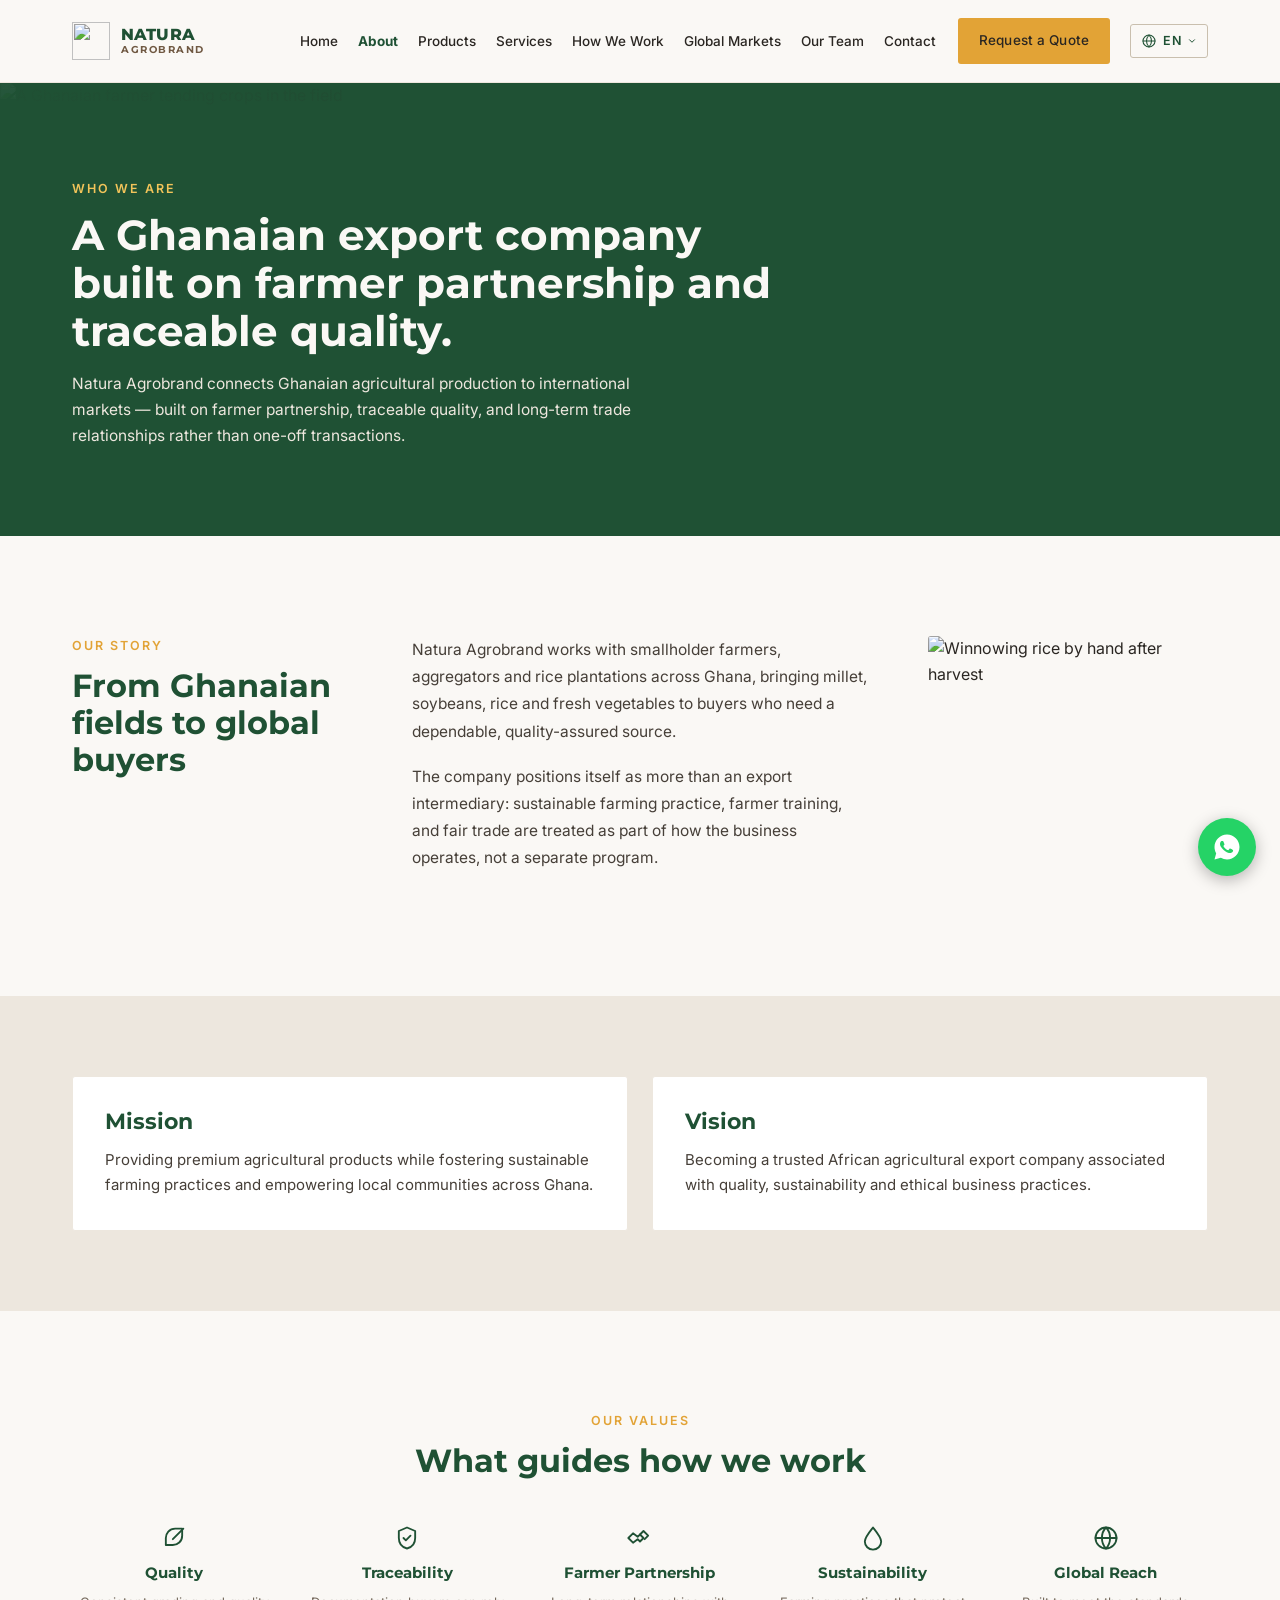
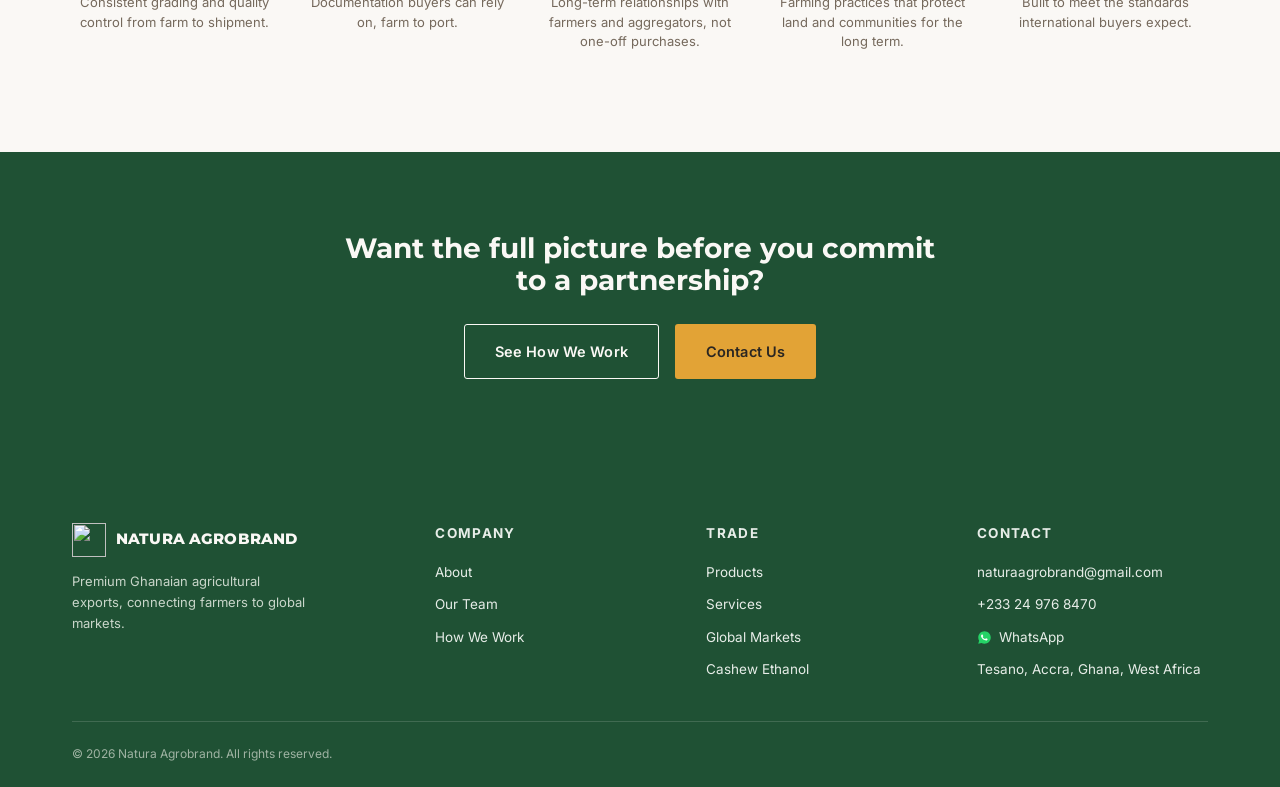
==== about.html @ 735e3252 "Add director card, language switcher, and naturaagrob.com domain setup - Team: new Non-Executive Dir" ====
<!doctype html>
<html lang="en">
<head>
  <meta charset="utf-8" />
  <meta name="viewport" content="width=device-width, initial-scale=1, viewport-fit=cover" />
  <link rel="icon" href="favicon.ico" sizes="any" />
  <link rel="icon" type="image/png" sizes="32x32" href="favicon-32.png" />
  <link rel="icon" type="image/png" sizes="16x16" href="favicon-16.png" />
  <link rel="apple-touch-icon" href="apple-touch-icon.png" />
  <link rel="canonical" href="https://www.naturaagrob.com/about" />

  <title>About | Natura Agrobrand</title>
  <meta name="description" content="Natura Agrobrand's story, mission, vision and values — a Ghanaian agricultural export company built on farmer partnership and traceable quality." />

  <meta property="og:type" content="website" />
  <meta property="og:title" content="About | Natura Agrobrand" />
  <meta property="og:description" content="Natura Agrobrand's story, mission, vision and values — a Ghanaian agricultural export company built on farmer partnership and traceable quality." />
  <meta property="og:url" content="https://www.naturaagrob.com/about" />
  <meta property="og:site_name" content="Natura Agrobrand" />
  <meta property="og:image" content="https://www.naturaagrob.com/images/og-image.jpg" />
  <meta property="og:image:width" content="1200" />
  <meta property="og:image:height" content="630" />
  <meta name="twitter:card" content="summary_large_image" />
  <meta name="twitter:image" content="https://www.naturaagrob.com/images/og-image.jpg" />

  <link rel="preconnect" href="https://fonts.googleapis.com" />
  <link rel="preconnect" href="https://fonts.gstatic.com" crossorigin />
  <link href="https://fonts.googleapis.com/css2?family=Montserrat:wght@500;700;800&family=Inter:wght@400;500;600&display=swap" rel="stylesheet" />
  <link rel="stylesheet" href="css/style.css" />
</head>
<body>
  <a href="#main" class="visually-hidden">Skip to content</a>

  <header class="site-nav">
    <div class="wrap nav-inner">
      <a href="/" class="brand" aria-label="Natura Agrobrand — home">
        <img src="images/logo.webp" alt="" width="38" height="38" />
        <span class="brand-text"><span class="brand-name">NATURA</span><span class="brand-sub">AGROBRAND</span></span>
      </a>
      <nav class="desktop-nav" aria-label="Primary">
        <ul>
          <li><a href="/">Home</a></li>
          <li><a href="about.html" aria-current="page">About</a></li>
          <li><a href="products.html">Products</a></li>
          <li><a href="services.html">Services</a></li>
          <li><a href="how-we-work.html">How We Work</a></li>
          <li><a href="global-markets.html">Global Markets</a></li>
          <li><a href="team.html">Our Team</a></li>
          <li><a href="contact.html">Contact</a></li>
        </ul>
        <a href="contact.html" class="btn btn-gold nav-cta">Request a Quote</a>
      </nav>
      <div class="lang-switch" translate="no">
        <button type="button" class="lang-btn" aria-haspopup="true" aria-expanded="false" aria-controls="lang-menu" aria-label="Change language">
          <svg width="16" height="16" viewBox="0 0 24 24" fill="none" stroke="#1F5134" stroke-width="1.6" stroke-linecap="round" stroke-linejoin="round" aria-hidden="true"><circle cx="12" cy="12" r="9"/><path d="M3 12h18M12 3c2.5 2.7 3.8 5.7 3.8 9s-1.3 6.3-3.8 9c-2.5-2.7-3.8-5.7-3.8-9S9.5 5.7 12 3z"/></svg>
          <span class="lang-current">EN</span>
          <svg width="10" height="10" viewBox="0 0 24 24" fill="none" stroke="#1F5134" stroke-width="2.4" stroke-linecap="round" stroke-linejoin="round" aria-hidden="true"><path d="M6 9l6 6 6-6"/></svg>
        </button>
        <ul id="lang-menu" class="lang-menu" hidden>
          <li><button type="button" data-lang="en" lang="en">English</button></li>
          <li><button type="button" data-lang="es" lang="es">Español</button></li>
          <li><button type="button" data-lang="de" lang="de">Deutsch</button></li>
          <li><button type="button" data-lang="fr" lang="fr">Français</button></li>
          <li><button type="button" data-lang="nl" lang="nl">Nederlands</button></li>
        </ul>
      </div>
      <button type="button" class="menu-toggle" aria-expanded="false" aria-controls="mobile-menu" aria-label="Open menu">
        <span class="icon-menu"><svg width="22" height="22" viewBox="0 0 24 24" fill="none" stroke="#1F5134" stroke-width="1.6" stroke-linecap="round"><path d="M4 7h16M4 12h16M4 17h16"/></svg></span>
        <span class="icon-close" hidden><svg width="22" height="22" viewBox="0 0 24 24" fill="none" stroke="#1F5134" stroke-width="1.6" stroke-linecap="round"><path d="M6 6l12 12M18 6L6 18"/></svg></span>
      </button>
    </div>
    <div id="mobile-menu" class="mobile-menu" hidden>
      <ul>
        <li><a href="/">Home</a></li>
        <li><a href="about.html" aria-current="page">About</a></li>
        <li><a href="products.html">Products</a></li>
        <li><a href="services.html">Services</a></li>
        <li><a href="how-we-work.html">How We Work</a></li>
        <li><a href="global-markets.html">Global Markets</a></li>
        <li><a href="team.html">Our Team</a></li>
        <li><a href="contact.html">Contact</a></li>
      </ul>
      <a href="contact.html" class="btn btn-gold mobile-cta">Request a Quote</a>
    </div>
  </header>

  <main id="main">
    <section class="market-hero">
      <img src="images/hero-farmer.webp" alt="A Ghanaian farmer tending crops in the field" class="market-hero-img" />
      <div class="market-hero-scrim" aria-hidden="true"></div>
      <div class="wrap market-hero-content">
        <div class="eyebrow eyebrow-light">Who We Are</div>
        <h1>A Ghanaian export company built on farmer partnership and traceable quality.</h1>
        <p>Natura Agrobrand connects Ghanaian agricultural production to international markets — built on farmer partnership, traceable quality, and long-term trade relationships rather than one-off transactions.</p>
      </div>
    </section>

    <section class="section">
      <div class="wrap story-grid story-grid-with-photo">
        <div class="section-intro">
          <div class="eyebrow">Our Story</div>
          <h2>From Ghanaian fields to global buyers</h2>
        </div>
        <div class="story-copy">
          <p>Natura Agrobrand works with smallholder farmers, aggregators and rice plantations across Ghana, bringing millet, soybeans, rice and fresh vegetables to buyers who need a dependable, quality-assured source.</p>
          <p>The company positions itself as more than an export intermediary: sustainable farming practice, farmer training, and fair trade are treated as part of how the business operates, not a separate program.</p>
        </div>
        <img src="images/rice-winnowing.webp" alt="Winnowing rice by hand after harvest" class="story-photo" width="1200" height="816" loading="lazy" />
      </div>
    </section>

    <section class="section-tight section-sand">
      <div class="wrap mv-grid">
        <div class="mv-card">
          <h3>Mission</h3>
          <p>Providing premium agricultural products while fostering sustainable farming practices and empowering local communities across Ghana.</p>
        </div>
        <div class="mv-card">
          <h3>Vision</h3>
          <p>Becoming a trusted African agricultural export company associated with quality, sustainability and ethical business practices.</p>
        </div>
      </div>
    </section>

    <section class="section">
      <div class="wrap">
        <div class="section-intro center">
          <div class="eyebrow">Our Values</div>
          <h2>What guides how we work</h2>
        </div>
        <div class="values-grid">
          <div class="value-item"><svg width="28" height="28" viewBox="0 0 24 24" fill="none" stroke="#1F5134" stroke-width="1.6" stroke-linecap="round" stroke-linejoin="round"><path d="M5 12c0-4 3-8 8-8h6v6c0 5-4 8-8 8H5v-6z"/><path d="M11 13 20 4"/></svg><h4>Quality</h4><p>Consistent grading and quality control from farm to shipment.</p></div>
          <div class="value-item"><svg width="28" height="28" viewBox="0 0 24 24" fill="none" stroke="#1F5134" stroke-width="1.6" stroke-linecap="round" stroke-linejoin="round"><path d="M12 3l7 3v6c0 5-3 8-7 9-4-1-7-4-7-9V6l7-3z"/><path d="M9 12l2 2 4-4"/></svg><h4>Traceability</h4><p>Documentation buyers can rely on, farm to port.</p></div>
          <div class="value-item"><svg width="28" height="28" viewBox="0 0 24 24" fill="none" stroke="#1F5134" stroke-width="1.6" stroke-linecap="round" stroke-linejoin="round"><path d="M2 12l4-4 4 3 2-2 3 3-3 3-2-2-4 3-4-4z"/><path d="M12 9l3-3 4 4-3 3"/></svg><h4>Farmer Partnership</h4><p>Long-term relationships with farmers and aggregators, not one-off purchases.</p></div>
          <div class="value-item"><svg width="28" height="28" viewBox="0 0 24 24" fill="none" stroke="#1F5134" stroke-width="1.6" stroke-linecap="round" stroke-linejoin="round"><path d="M12 3c4 5 7 8.5 7 12a7 7 0 0 1-14 0c0-3.5 3-7 7-12z"/></svg><h4>Sustainability</h4><p>Farming practices that protect land and communities for the long term.</p></div>
          <div class="value-item"><svg width="28" height="28" viewBox="0 0 24 24" fill="none" stroke="#1F5134" stroke-width="1.6" stroke-linecap="round" stroke-linejoin="round"><circle cx="12" cy="12" r="9"/><path d="M3 12h18M12 3c2.5 2.5 3.5 5.7 3.5 9s-1 6.5-3.5 9c-2.5-2.5-3.5-5.7-3.5-9s1-6.5 3.5-9z"/></svg><h4>Global Reach</h4><p>Built to meet the standards international buyers expect.</p></div>
        </div>
      </div>
    </section>

    <section class="section-tight section-forest">
      <div class="wrap cta-block">
        <h2>Want the full picture before you commit to a partnership?</h2>
        <div class="cta-actions">
          <a href="how-we-work.html" class="btn btn-outline-light">See How We Work</a>
          <a href="contact.html" class="btn btn-gold">Contact Us</a>
        </div>
      </div>
    </section>
  </main>

  <footer class="site-footer">
    <div class="wrap">
      <div class="footer-grid">
        <div class="footer-brand">
          <a href="/" class="brand"><img src="images/logo.webp" alt="" width="34" height="34" /><span class="brand-name">NATURA AGROBRAND</span></a>
          <p>Premium Ghanaian agricultural exports, connecting farmers to global markets.</p>
        </div>
        <div class="footer-col">
          <span class="footer-heading">Company</span>
          <a href="about.html">About</a><a href="team.html">Our Team</a><a href="how-we-work.html">How We Work</a>
        </div>
        <div class="footer-col">
          <span class="footer-heading">Trade</span>
          <a href="products.html">Products</a><a href="services.html">Services</a><a href="global-markets.html">Global Markets</a><a href="cashew-ethanol.html">Cashew Ethanol</a>
        </div>
        <div class="footer-col">
          <span class="footer-heading">Contact</span>
          <a href="mailto:naturaagrobrand@gmail.com">naturaagrobrand@gmail.com</a>
          <a href="tel:+233249768470">+233 24 976 8470</a>
          <a href="https://wa.me/233249768470" target="_blank" rel="noopener" class="footer-whatsapp"><svg width="15" height="15" viewBox="0 0 24 24" fill="none"><path d="M12 2C6.48 2 2 6.48 2 12c0 1.85.5 3.58 1.35 5.08L2 22l5.08-1.33A9.94 9.94 0 0 0 12 22c5.52 0 10-4.48 10-10S17.52 2 12 2z" fill="#25D366"/><path d="M9.1 7.6c-.2-.45-.4-.46-.6-.47h-.5c-.18 0-.46.07-.7.34-.24.27-.9.88-.9 2.15 0 1.27.92 2.5 1.05 2.67.13.18 1.8 2.86 4.42 3.9 2.18.87 2.62.7 3.1.65.47-.04 1.5-.62 1.72-1.21.21-.6.21-1.11.15-1.21-.06-.1-.24-.17-.5-.3-.26-.13-1.5-.74-1.74-.83-.23-.08-.4-.13-.57.13-.17.26-.65.83-.8 1-.15.17-.3.19-.55.06-.26-.13-1.08-.4-2.06-1.27-.76-.68-1.28-1.51-1.43-1.77-.15-.26-.02-.4.11-.53.12-.12.26-.3.4-.45.13-.15.17-.26.26-.43.09-.17.04-.32-.02-.45-.06-.13-.55-1.36-.78-1.86z" fill="#fff"/></svg> WhatsApp</a>
          <a href="https://maps.app.goo.gl/MVWymFF8S7aJwG5dA" target="_blank" rel="noopener">Tesano, Accra, Ghana, West Africa</a>
        </div>
      </div>
      <div class="footer-bottom"><span>&copy; 2026 Natura Agrobrand. All rights reserved.</span></div>
    </div>
  </footer>

  <a href="https://wa.me/233249768470" class="whatsapp-float" target="_blank" rel="noopener" aria-label="Chat with Natura Agrobrand on WhatsApp">
    <svg width="30" height="30" viewBox="0 0 24 24" fill="#fff" fill-rule="evenodd">
      <path d="M12 2C6.48 2 2 6.48 2 12c0 1.85.5 3.58 1.35 5.08L2 22l5.08-1.33A9.94 9.94 0 0 0 12 22c5.52 0 10-4.48 10-10S17.52 2 12 2z M9.1 7.6c-.2-.45-.4-.46-.6-.47h-.5c-.18 0-.46.07-.7.34-.24.27-.9.88-.9 2.15 0 1.27.92 2.5 1.05 2.67.13.18 1.8 2.86 4.42 3.9 2.18.87 2.62.7 3.1.65.47-.04 1.5-.62 1.72-1.21.21-.6.21-1.11.15-1.21-.06-.1-.24-.17-.5-.3-.26-.13-1.5-.74-1.74-.83-.23-.08-.4-.13-.57.13-.17.26-.65.83-.8 1-.15.17-.3.19-.55.06-.26-.13-1.08-.4-2.06-1.27-.76-.68-1.28-1.51-1.43-1.77-.15-.26-.02-.4.11-.53.12-.12.26-.3.4-.45.13-.15.17-.26.26-.43.09-.17.04-.32-.02-.45-.06-.13-.55-1.36-.78-1.86z"/>
    </svg>
  </a>

  <script src="js/main.js"></script>
</body>
</html>
---- css/style.css ----
/* ==========================================================================
   Natura Agrobrand — design tokens
   Palette reverse-engineered from the verified old-site CSS — kept exactly.
   ========================================================================== */
:root {
  --color-forest: #1F5134;
  --color-forest-light: #3A7854;
  --color-gold: #E2A336;
  --color-gold-light: #F2C45A;
  --color-earth: #705943;
  --color-cream: #FAF8F5;
  --color-sand: #EDE7DE;
  --color-text: #2A2622;
  --color-text-muted: #75695c;
  --color-body-copy: #463f38;
  --color-border: #EDE7DE;
  --color-error: #b3452f;
  --color-placeholder-border: #c9bfae;

  --font-heading: 'Montserrat', sans-serif;
  --font-body: 'Inter', sans-serif;

  --radius: 3px;
  --space-4: 16px;
  --space-5: 24px;
  --space-6: 32px;
  --space-7: 48px;
  --space-8: 64px;

  --container-max: 1200px;
}

/* ==========================================================================
   Reset & base
   ========================================================================== */
*, *::before, *::after { box-sizing: border-box; }
html { color-scheme: light; }

body {
  margin: 0;
  background: var(--color-cream);
  color: var(--color-text);
  font-family: var(--font-body);
  font-size: 16px;
  line-height: 1.6;
  -webkit-font-smoothing: antialiased;
}

h1, h2, h3, h4, h5, h6 {
  font-family: var(--font-heading);
  color: var(--color-forest);
  margin: 0;
  line-height: 1.15;
}

p { margin: 0; }
img { max-width: 100%; display: block; }
a { color: var(--color-forest); text-decoration: none; }
a:hover { color: var(--color-gold); }

a:focus-visible, button:focus-visible, .btn:focus-visible,
input:focus-visible, select:focus-visible, textarea:focus-visible {
  outline: 2px solid var(--color-forest);
  outline-offset: 2px;
}

@media (prefers-reduced-motion: reduce) {
  *, *::before, *::after {
    animation-duration: 0.01ms !important;
    animation-iteration-count: 1 !important;
    transition-duration: 0.01ms !important;
    scroll-behavior: auto !important;
  }
}

.visually-hidden {
  position: absolute; width: 1px; height: 1px; padding: 0; margin: -1px;
  overflow: hidden; clip: rect(0, 0, 0, 0); white-space: nowrap; border: 0;
}

/* ==========================================================================
   Layout
   ========================================================================== */
.wrap { max-width: var(--container-max); margin: 0 auto; padding: 0 var(--space-6); }
.section { padding: 100px 0; }
.section-tight { padding: 80px 0; }
.section-sand { background: var(--color-sand); }
.section-forest { background: var(--color-forest); }
.section-forest h1, .section-forest h2, .section-forest h3, .section-forest h4 { color: var(--color-cream); }

@media (max-width: 780px) {
  .wrap { padding: 0 var(--space-5); }
  .section, .section-tight { padding: 56px 0; }
}

.row-header { display: flex; justify-content: space-between; align-items: flex-end; margin-bottom: 44px; gap: 20px; flex-wrap: wrap; }

/* ==========================================================================
   Type utilities
   ========================================================================== */
.eyebrow {
  font-family: var(--font-body); font-weight: 600; font-size: 12.5px;
  letter-spacing: 0.16em; text-transform: uppercase; color: var(--color-gold);
}
.eyebrow-light { color: var(--color-gold-light); }

.status-badge {
  display: inline-flex; align-items: center; gap: 8px;
  background: var(--color-gold); color: var(--color-text);
  font-family: var(--font-body); font-weight: 700; font-size: 12.5px;
  letter-spacing: 0.06em; text-transform: uppercase;
  padding: 8px 16px; border-radius: 3px;
}
.status-badge-dot { width: 7px; height: 7px; border-radius: 50%; background: var(--color-text); flex-shrink: 0; }
.status-badge-hero { margin-top: 20px; }
.grid-3-spaced { margin-top: 44px; }
.cap { font-size: 13px; color: var(--color-text-muted); line-height: 1.6; }

.section-intro { max-width: 560px; }
.section-intro.center { max-width: 600px; margin-left: auto; margin-right: auto; text-align: center; }
.section-intro h2 { font-size: 32px; margin-top: 12px; }
.section-intro p { font-size: 14.5px; color: var(--color-text-muted); margin-top: 14px; line-height: 1.6; }
@media (max-width: 780px) { .section-intro h2 { font-size: 23px; } }

/* ==========================================================================
   Buttons
   ========================================================================== */
.btn {
  display: inline-flex; align-items: center; justify-content: center; gap: 9px;
  padding: 15px 30px; font-family: var(--font-body); font-weight: 600; font-size: 14.5px;
  letter-spacing: 0.01em; border-radius: var(--radius); border: 1.5px solid transparent;
  cursor: pointer; transition: background-color .15s ease, color .15s ease, border-color .15s ease;
}
.btn-primary { background: var(--color-forest); color: var(--color-cream); }
.btn-primary:hover { background: var(--color-forest-light); color: var(--color-cream); }
.btn-gold { background: var(--color-gold); color: var(--color-text); }
.btn-gold:hover { background: var(--color-gold-light); color: var(--color-text); }
.btn-outline-dark { border-color: var(--color-forest); color: var(--color-forest); background: transparent; }
.btn-outline-dark:hover { background: var(--color-forest); color: var(--color-cream); }
.btn-outline-light { border-color: var(--color-cream); color: var(--color-cream); background: transparent; }
.btn-outline-light:hover { background: var(--color-cream); color: var(--color-forest); }
.btn-ghost { padding: 4px 0; color: var(--color-forest); text-decoration: underline; text-decoration-color: var(--color-gold); text-underline-offset: 4px; font-weight: 600; font-size: 13.5px; }
.btn-ghost:hover { color: var(--color-gold); }

/* ==========================================================================
   Cards
   ========================================================================== */
.card { background: #FFFFFF; border: 1px solid var(--color-border); border-radius: var(--radius); }

/* ==========================================================================
   Nav
   ========================================================================== */
.site-nav { position: relative; z-index: 100; background: var(--color-cream); border-bottom: 1px solid var(--color-border); }
.nav-inner { display: flex; align-items: center; justify-content: space-between; padding: 18px var(--space-6); }
.brand { display: flex; align-items: center; gap: 11px; }
.brand:hover { color: var(--color-forest); }
.brand img { width: 38px; height: 38px; object-fit: contain; }
.brand-text { display: flex; flex-direction: column; line-height: 1.15; }
.brand-name { font-family: var(--font-heading); font-weight: 800; font-size: 16px; color: var(--color-forest); letter-spacing: 0.01em; }
.brand-sub { font-family: var(--font-heading); font-weight: 700; font-size: 9.5px; letter-spacing: 0.16em; color: var(--color-earth); }

.desktop-nav { display: flex; align-items: center; gap: 22px; margin-left: auto; }
.desktop-nav ul { list-style: none; display: flex; gap: 20px; margin: 0; padding: 0; }
.desktop-nav a { font-size: 13.5px; font-weight: 500; color: var(--color-text); }
.desktop-nav a:hover { color: var(--color-forest); }
.desktop-nav a[aria-current='page'] { color: var(--color-forest); font-weight: 700; }
.nav-cta { padding: 11px 20px; font-size: 12.5px; }

.menu-toggle { display: none; background: none; border: none; padding: 6px; cursor: pointer; }
.mobile-menu { background: var(--color-forest); padding: var(--space-5); }
.mobile-menu ul { list-style: none; margin: 0 0 var(--space-4); padding: 0; display: flex; flex-direction: column; gap: 18px; }
.mobile-menu a { color: var(--color-cream); font-size: 14px; }
.mobile-menu a[aria-current='page'] { color: var(--color-gold-light); font-weight: 700; }
.mobile-cta { width: 100%; }

@media (max-width: 1120px) {
  .desktop-nav { display: none; }
  .menu-toggle { display: flex; }
}

/* Language switcher (drives the Google Translate widget, see js/main.js) */
.lang-switch { position: relative; margin-left: 20px; }
@media (max-width: 1120px) { .lang-switch { margin-left: auto; margin-right: 8px; } }
.lang-btn {
  display: inline-flex; align-items: center; gap: 6px;
  background: transparent; border: 1px solid var(--color-placeholder-border); border-radius: var(--radius);
  padding: 8px 10px; cursor: pointer;
  font-family: var(--font-body); font-size: 12.5px; font-weight: 600; letter-spacing: 0.04em; color: var(--color-forest);
}
.lang-btn:hover, .lang-btn[aria-expanded='true'] { border-color: var(--color-forest); }
.lang-menu {
  list-style: none; margin: 0; padding: 6px 0;
  position: absolute; right: 0; top: calc(100% + 6px); z-index: 1; min-width: 150px;
  background: #FFFFFF; border: 1px solid var(--color-border); border-radius: var(--radius);
  box-shadow: 0 8px 24px rgba(42, 38, 34, 0.14);
}
.lang-menu button {
  display: block; width: 100%; text-align: left; background: none; border: none; cursor: pointer;
  padding: 9px 16px; font-family: var(--font-body); font-size: 13.5px; color: var(--color-text);
}
.lang-menu button:hover { background: var(--color-sand); }
.lang-menu button[aria-current='true'] { color: var(--color-forest); font-weight: 700; }

/* Hide Google Translate's own banner/tooltip so only our switcher shows */
body { top: 0 !important; }
body > .skiptranslate, iframe.skiptranslate, .goog-te-banner-frame, .goog-te-balloon-frame, #goog-gt-tt { display: none !important; }
.goog-text-highlight { background: none !important; box-shadow: none !important; }

/* ==========================================================================
   Global Markets hero (image + scrim, same pattern as the homepage hero)
   ========================================================================== */
.market-hero { position: relative; padding: 96px 0 88px; background: var(--color-forest); overflow: hidden; }
.market-hero-img { position: absolute; inset: 0; width: 100%; height: 100%; object-fit: cover; opacity: .5; }
.market-hero-scrim { position: absolute; inset: 0; background: linear-gradient(100deg, rgba(31,81,52,.93) 0%, rgba(31,81,52,.65) 55%, rgba(31,81,52,.35) 100%); }
.market-hero-content { position: relative; }
.market-hero-content h1 { color: var(--color-cream); font-size: 42px; margin-top: 12px; max-width: 720px; }
.market-hero-content p { color: var(--color-sand); font-size: 15.5px; line-height: 1.65; margin-top: 16px; max-width: 620px; }
@media (max-width: 780px) {
  .market-hero { padding: 48px 0 40px; }
  .market-hero-content h1 { font-size: 27px; }
}

/* Country flag chips */
.flag-list { list-style: none; margin: 20px 0 0; padding: 0; display: flex; flex-direction: column; gap: 12px; }
.flag-chip { display: flex; align-items: center; gap: 10px; font-size: 14.5px; color: var(--color-body-copy); }
.flag-chip img { width: 22px; height: 16px; object-fit: cover; border-radius: 2px; border: 1px solid var(--color-border); flex-shrink: 0; }

/* ==========================================================================
   Page hero (interior pages)
   ========================================================================== */
.page-hero { background: var(--color-forest); padding: 72px 0 64px; }
.page-hero h1 { color: var(--color-cream); font-size: 42px; margin-top: 12px; max-width: 720px; }
.page-hero p { color: var(--color-sand); font-size: 15.5px; line-height: 1.65; margin-top: 16px; max-width: 620px; }
@media (max-width: 780px) {
  .page-hero { padding: 48px 0 40px; }
  .page-hero h1 { font-size: 27px; }
}

/* ==========================================================================
   Footer
   ========================================================================== */
.site-footer { background: var(--color-forest); padding: var(--space-8) 0 var(--space-5); }
.footer-grid { display: grid; grid-template-columns: 1.4fr 1fr 1fr 1fr; gap: 40px; padding-bottom: 40px; border-bottom: 1px solid rgba(250,248,245,0.15); }
.footer-brand .brand { display: flex; align-items: center; gap: 10px; }
.footer-brand img { width: 34px; height: 34px; object-fit: contain; }
.footer-brand .brand-name { font-family: var(--font-heading); font-weight: 800; font-size: 14.5px; color: var(--color-cream); }
.footer-brand p { color: #c9d6ca; font-size: 13px; line-height: 1.6; margin-top: 14px; max-width: 240px; }
.footer-col { display: flex; flex-direction: column; gap: 11px; }
.footer-heading { color: var(--color-gold-light); font-size: 12px; font-weight: 700; letter-spacing: 0.1em; text-transform: uppercase; margin-bottom: 6px; }
.footer-col a, .footer-col span { color: #e7ede8; font-size: 13.5px; }
.footer-col a:hover { color: var(--color-gold-light); }
.footer-whatsapp { display: inline-flex; align-items: center; gap: 7px; }
.footer-bottom { padding-top: 22px; color: #9fb3a3; font-size: 12px; }

@media (max-width: 900px) { .footer-grid { grid-template-columns: 1fr 1fr; row-gap: 32px; } }
@media (max-width: 560px) { .footer-grid { grid-template-columns: 1fr; } }

/* ==========================================================================
   Forms
   ========================================================================== */
.field-label { display: block; font-size: 13px; font-weight: 600; color: var(--color-text); margin-bottom: 8px; }
.field-input, .field-select, .field-textarea {
  width: 100%; font-family: var(--font-body); font-size: 14.5px; color: var(--color-text);
  background: #FFFFFF; border: 1.5px solid var(--color-border); border-radius: var(--radius); padding: 13px 14px;
}
.field-input:focus, .field-select:focus, .field-textarea:focus {
  outline: none; border-color: var(--color-forest); box-shadow: 0 0 0 3px rgba(31,81,52,0.12);
}
.field-textarea { resize: vertical; min-height: 120px; }

/* ==========================================================================
   Homepage
   ========================================================================== */
.hero { position: relative; min-height: 620px; background: var(--color-forest); overflow: hidden; display: flex; align-items: center; }
.hero-img { position: absolute; inset: 0; width: 100%; height: 100%; object-fit: cover; opacity: .55; }
.hero-scrim { position: absolute; inset: 0; background: linear-gradient(90deg, rgba(31,81,52,.92) 0%, rgba(31,81,52,.55) 48%, rgba(31,81,52,.25) 100%); }
.hero-content { position: relative; display: flex; flex-direction: column; gap: 26px; max-width: 680px; padding-top: 64px; padding-bottom: 64px; }
.hero-content h1 { color: var(--color-cream); font-size: 52px; line-height: 1.08; font-weight: 800; }
.hero-content p { color: var(--color-sand); font-size: 17px; line-height: 1.6; max-width: 520px; }
.hero-actions { display: flex; gap: 16px; flex-wrap: wrap; }
.hero-actions-centered { justify-content: center; }

.intro-grid { display: grid; grid-template-columns: 1fr 1fr; gap: 80px; align-items: center; }
.intro-copy { display: flex; flex-direction: column; gap: 20px; }
.intro-copy p { font-size: 15.5px; line-height: 1.75; color: var(--color-body-copy); }

.product-value-addition { margin-top: 64px; padding-top: 56px; border-top: 1px solid var(--color-border); }
.product-value-addition h3 { font-size: 24px; }

.grid-3 { display: grid; grid-template-columns: repeat(3, 1fr); gap: 24px; }
.grid-4 { display: grid; grid-template-columns: repeat(4, 1fr); gap: 24px; }
.products-grid-5 { grid-template-columns: repeat(5, 1fr); }
.grid-5 { display: grid; grid-template-columns: repeat(5, 1fr); gap: 28px; }
.team-preview-grid { display: grid; grid-template-columns: repeat(5, 1fr); gap: 20px; }
@media (max-width: 900px) { .team-preview-grid { grid-template-columns: repeat(3, 1fr); } }
@media (max-width: 560px) { .team-preview-grid { grid-template-columns: repeat(2, 1fr); } }
@media (max-width: 400px) { .team-preview-grid { grid-template-columns: 1fr; } }

/* product card */
.product-card { background: #FFFFFF; border: 1px solid var(--color-border); border-radius: var(--radius); display: flex; flex-direction: column; overflow: hidden; }
.product-card img.product-photo { width: 100%; height: 170px; object-fit: cover; }
.product-body { padding: 20px; display: flex; flex-direction: column; gap: 8px; align-items: flex-start; }
.product-body h3 { font-size: 17px; }
.product-body p { font-size: 13.5px; color: var(--color-body-copy); line-height: 1.5; }

.services-grid { margin-top: 44px; }
.service-item { display: flex; flex-direction: column; gap: 14px; }
.service-item h4 { font-size: 15.5px; }
.service-item p { font-size: 13.5px; color: var(--color-body-copy); line-height: 1.55; }
.why-section .service-item p { color: var(--color-sand); }

.chain { display: flex; align-items: flex-start; justify-content: space-between; position: relative; margin-top: 56px; flex-wrap: wrap; gap: 24px; }
.chain-line { position: absolute; top: 28px; left: 60px; right: 60px; height: 1.5px; background: var(--color-placeholder-border); }
.why-section .chain-line { background: rgba(250, 248, 245, 0.4); }
.chain-step { display: flex; flex-direction: column; align-items: center; gap: 14px; width: 150px; position: relative; }
.chain-icon { width: 56px; height: 56px; border-radius: 50%; background: var(--color-cream); border: 1.5px solid var(--color-forest); display: flex; align-items: center; justify-content: center; }
.chain-icon.last { background: var(--color-forest); border-color: var(--color-forest); }
.chain-label { font-size: 13.5px; font-weight: 700; text-align: center; }
.why-section .chain-label { color: var(--color-cream); }

.markets-grid { display: grid; grid-template-columns: repeat(3, 1fr); gap: 1px; background: var(--color-sand); margin-top: 44px; border: 1px solid var(--color-sand); }
.market-col { background: var(--color-cream); padding: 36px; }
.market-col h4 { font-size: 15px; letter-spacing: 0.06em; text-transform: uppercase; color: var(--color-earth); }
.chips { display: flex; flex-wrap: wrap; gap: 8px; margin-top: 18px; }
.chip { display: inline-flex; align-items: center; gap: 7px; font-size: 13px; color: var(--color-text-muted); border: 1px solid var(--color-border); padding: 6px 12px; border-radius: 2px; }
.chip-flag { width: 16px; height: 12px; object-fit: cover; border-radius: 1px; flex-shrink: 0; }

.why-section { position: relative; overflow: hidden; }
.why-section-img { position: absolute; inset: 0; width: 100%; height: 100%; object-fit: cover; opacity: 0.28; }
.why-section-scrim { position: absolute; inset: 0; background: linear-gradient(120deg, rgba(31,81,52,.95) 0%, rgba(31,81,52,.88) 60%, rgba(31,81,52,.7) 100%); }
.why-section-content { position: relative; }
.why-intro { max-width: 560px; margin-bottom: 48px; }
.why-intro h2 { margin-top: 12px; font-size: 32px; }
.why-item { display: flex; flex-direction: column; gap: 12px; }
.why-item div { font-size: 14.5px; font-weight: 700; color: var(--color-cream); }

.stats-grid { display: flex; flex-wrap: wrap; justify-content: center; gap: 24px; margin-top: 44px; text-align: center; }
.stat-block { flex: 1 1 200px; max-width: 240px; padding: 28px 16px; }
.stat-value { font-family: var(--font-heading); font-weight: 800; font-size: 30px; color: var(--color-forest); }
.stat-desc { font-size: 13px; color: var(--color-text-muted); line-height: 1.6; margin-top: 8px; }
.impact-note { text-align: center; margin-top: 20px; }

.final-cta { position: relative; padding: 96px 0; background: #2A2622; overflow: hidden; }
.final-cta-img { position: absolute; inset: 0; width: 100%; height: 100%; object-fit: cover; opacity: .22; }
.final-cta-content { position: relative; text-align: center; max-width: 640px; margin: 0 auto; }
.final-cta-content h2 { font-size: 34px; color: var(--color-cream); line-height: 1.25; }
.final-cta-content p { color: var(--color-sand); font-size: 15.5px; margin-top: 18px; }
.final-cta-content .btn { margin-top: 22px; }

/* team card */
.team-card { background: #FFFFFF; border: 1px solid var(--color-border); border-radius: var(--radius); overflow: hidden; }
.team-card img {
  width: 100%; height: 220px; object-fit: cover; object-position: top;
  filter: sepia(7%) saturate(1.05) contrast(1.03);
  box-shadow: inset 0 0 44px rgba(42, 38, 34, 0.16);
}
/* David's source photo is already a tight face-fill crop with no extra
   headroom to crop into — contain (not cover) keeps his face at a scale
   comparable to the other four instead of blowing it up further. */
.team-photo-contain {
  object-fit: contain !important;
  background: var(--color-sand);
}
.team-body { padding: 16px; }
.team-name { font-weight: 700; font-size: 14.5px; }
.team-title { margin-top: 4px; }

.cta-block { text-align: center; }
.cta-block h2 { color: var(--color-cream); font-size: 28px; max-width: 620px; margin: 0 auto; }
.cta-block p { color: var(--color-sand); font-size: 14.5px; margin: 14px auto 26px; max-width: 480px; }
.cta-actions { display: flex; gap: 16px; justify-content: center; margin-top: 28px; flex-wrap: wrap; }

@media (max-width: 900px) {
  .grid-3 { grid-template-columns: repeat(2, 1fr); }
  .grid-4 { grid-template-columns: repeat(2, 1fr); }
  .grid-5 { grid-template-columns: repeat(2, 1fr); }
  .intro-grid { grid-template-columns: 1fr; gap: 32px; }
  .markets-grid { grid-template-columns: 1fr; }
  .chain { flex-direction: column; align-items: flex-start; gap: 22px; }
  .chain-line { display: none; }
  .chain-step { flex-direction: row; width: auto; }
}
@media (max-width: 560px) {
  .hero-content h1 { font-size: 30px; }
  .grid-3 { grid-template-columns: 1fr; }
  .grid-4 { grid-template-columns: 1fr; }
  .stat-block { flex-basis: 42%; }
  .final-cta-content h2 { font-size: 23px; }
}

/* ==========================================================================
   About page
   ========================================================================== */
.story-grid { display: grid; grid-template-columns: 320px 1fr; gap: 60px; }
.story-grid-with-photo { grid-template-columns: 280px 1fr 280px; align-items: start; }
.story-photo { border-radius: var(--radius); width: 100%; height: 260px; object-fit: cover; }
.ethanol-status-photo { margin-top: 24px; height: 220px; }
.story-copy { display: flex; flex-direction: column; gap: 18px; }
.story-copy p { font-size: 15.5px; line-height: 1.75; color: var(--color-body-copy); }
.mv-grid { display: grid; grid-template-columns: 1fr 1fr; gap: 24px; }
.mv-card { background: #FFFFFF; border: 1px solid var(--color-border); border-radius: var(--radius); padding: 32px; }
.mv-card h3 { font-size: 22px; }
.mv-card p { font-size: 15px; line-height: 1.65; color: var(--color-body-copy); margin-top: 14px; }
.values-grid { display: grid; grid-template-columns: repeat(5, 1fr); gap: 28px; margin-top: 44px; }
.value-item { display: flex; flex-direction: column; gap: 12px; text-align: center; align-items: center; }
.value-item h4 { font-size: 15px; }
.value-item p { font-size: 13px; color: var(--color-text-muted); line-height: 1.5; }
@media (max-width: 900px) { .story-grid, .story-grid-with-photo { grid-template-columns: 1fr; gap: 24px; } .story-photo { height: 220px; } .values-grid { grid-template-columns: repeat(2, 1fr); } }
@media (max-width: 560px) { .mv-grid { grid-template-columns: 1fr; } .values-grid { grid-template-columns: 1fr; } }

/* ==========================================================================
   Products page
   ========================================================================== */
.product-row { display: grid; grid-template-columns: 1fr 1fr; gap: 56px; align-items: center; padding: 56px 0; border-bottom: 1px solid var(--color-border); }
.product-row:first-child { padding-top: 0; }
.product-row:last-child { border-bottom: none; }
.product-row.reverse .product-media { order: 2; }
.product-row.reverse .product-info { order: 1; }
.product-media img { border-radius: var(--radius); width: 100%; height: 340px; object-fit: cover; }
.product-info h2 { font-size: 30px; }
.product-desc { font-size: 15.5px; line-height: 1.7; color: var(--color-body-copy); margin-top: 16px; }
.product-details { margin: 20px 0 28px; padding: 0; list-style: none; display: flex; flex-direction: column; gap: 8px; }
.product-details li { font-size: 13.5px; color: var(--color-text-muted); padding-left: 18px; position: relative; }
.product-details li::before { content: '—'; position: absolute; left: 0; color: var(--color-gold); }
.product-crosslink { margin-top: 14px; }
@media (max-width: 860px) {
  .product-row, .product-row.reverse { grid-template-columns: 1fr; gap: 24px; }
  .product-row.reverse .product-media, .product-row.reverse .product-info { order: initial; }
}

/* ==========================================================================
   Services page
   ========================================================================== */
.services-list { display: flex; flex-direction: column; }
.service-row { display: grid; grid-template-columns: 72px 1fr; gap: 28px; padding: 40px 0; border-bottom: 1px solid var(--color-border); }
.service-row:first-child { padding-top: 0; }
.service-row:last-child { border-bottom: none; }
.service-icon { width: 56px; height: 56px; border-radius: 50%; background: var(--color-sand); display: flex; align-items: center; justify-content: center; }
.service-content h2 { font-size: 22px; }
.service-desc { font-size: 15px; line-height: 1.7; color: var(--color-body-copy); margin-top: 12px; max-width: 640px; }
.service-who { font-size: 13.5px; color: var(--color-text-muted); margin-top: 12px; }
@media (max-width: 600px) { .service-row { grid-template-columns: 1fr; } }

/* ==========================================================================
   How We Work page
   ========================================================================== */
.steps { display: flex; flex-direction: column; }
.step { display: grid; grid-template-columns: 64px 1fr; gap: 28px; }
.step-marker { display: flex; flex-direction: column; align-items: center; }
.step-icon { width: 56px; height: 56px; border-radius: 50%; flex-shrink: 0; background: var(--color-cream); border: 1.5px solid var(--color-forest); display: flex; align-items: center; justify-content: center; }
.step-icon.last { background: var(--color-forest); }
.step-line { width: 1.5px; flex: 1; background: var(--color-placeholder-border); margin: 8px 0; min-height: 40px; }
.step-body { padding-bottom: 44px; }
.step-body h2 { font-size: 22px; margin-top: 6px; }
.step-body p { font-size: 14.5px; line-height: 1.65; color: var(--color-body-copy); margin-top: 10px; max-width: 560px; }
.two-col { display: grid; grid-template-columns: 1fr 1fr; gap: 40px; }
.two-col h3 { font-size: 18px; }
.two-col p { font-size: 14px; line-height: 1.6; color: var(--color-text-muted); margin-top: 12px; }
@media (max-width: 700px) { .two-col { grid-template-columns: 1fr; } }

/* ==========================================================================
   Global Markets page
   ========================================================================== */
.regions { display: grid; grid-template-columns: repeat(3, 1fr); gap: 24px; }
.region-card { background: #FFFFFF; border: 1px solid var(--color-border); border-radius: var(--radius); padding: 32px; }
.region-card h2 { font-size: 20px; letter-spacing: 0.02em; }
.region-card ul { list-style: none; margin: 20px 0 0; padding: 0; display: flex; flex-direction: column; gap: 10px; }
.region-card li { font-size: 14.5px; color: var(--color-body-copy); padding-left: 16px; position: relative; }
.region-card li::before { content: '—'; position: absolute; left: 0; color: var(--color-gold); }
@media (max-width: 780px) { .regions { grid-template-columns: 1fr; } }

/* ==========================================================================
   Team page
   ========================================================================== */
.team-grid { display: grid; grid-template-columns: repeat(4, 1fr); gap: 24px; }
@media (max-width: 900px) { .team-grid { grid-template-columns: repeat(2, 1fr); } }
@media (max-width: 480px) { .team-grid { grid-template-columns: 1fr; } }

/* ==========================================================================
   Contact page
   ========================================================================== */
.contact-grid { display: grid; grid-template-columns: 340px 1fr; gap: 64px; }
.contact-info { display: flex; flex-direction: column; gap: 28px; }
.info-item { display: flex; gap: 16px; align-items: flex-start; }
.info-label { font-size: 12px; font-weight: 700; letter-spacing: 0.06em; text-transform: uppercase; color: var(--color-text-muted); margin-bottom: 4px; }
.info-item a, .info-item span { font-size: 14.5px; color: var(--color-text); }
.contact-form { display: flex; flex-direction: column; gap: 20px; }
.field-row { display: grid; grid-template-columns: 1fr 1fr; gap: 20px; }
.submit-btn { align-self: flex-start; margin-top: 8px; }
.form-status { margin-top: -8px; }
.map-embed { border-radius: var(--radius); overflow: hidden; height: 380px; border: 1px solid var(--color-border); }
.map-embed iframe { border: 0; display: block; }
@media (max-width: 860px) { .contact-grid { grid-template-columns: 1fr; gap: 40px; } }
@media (max-width: 560px) { .map-embed { height: 280px; } }
@media (max-width: 560px) { .field-row { grid-template-columns: 1fr; } }

/* ==========================================================================
   Floating WhatsApp button
   ========================================================================== */
.whatsapp-float {
  position: fixed;
  bottom: 24px;
  right: 24px;
  width: 58px;
  height: 58px;
  background: #25D366;
  border-radius: 50%;
  display: flex;
  align-items: center;
  justify-content: center;
  box-shadow: 0 4px 16px rgba(0, 0, 0, 0.28);
  z-index: 999;
  transition: transform 0.15s ease;
}
.whatsapp-float:hover { transform: scale(1.07); }
@media (max-width: 560px) {
  .whatsapp-float { width: 52px; height: 52px; bottom: 16px; right: 16px; }
  .whatsapp-float svg { width: 26px; height: 26px; }
}
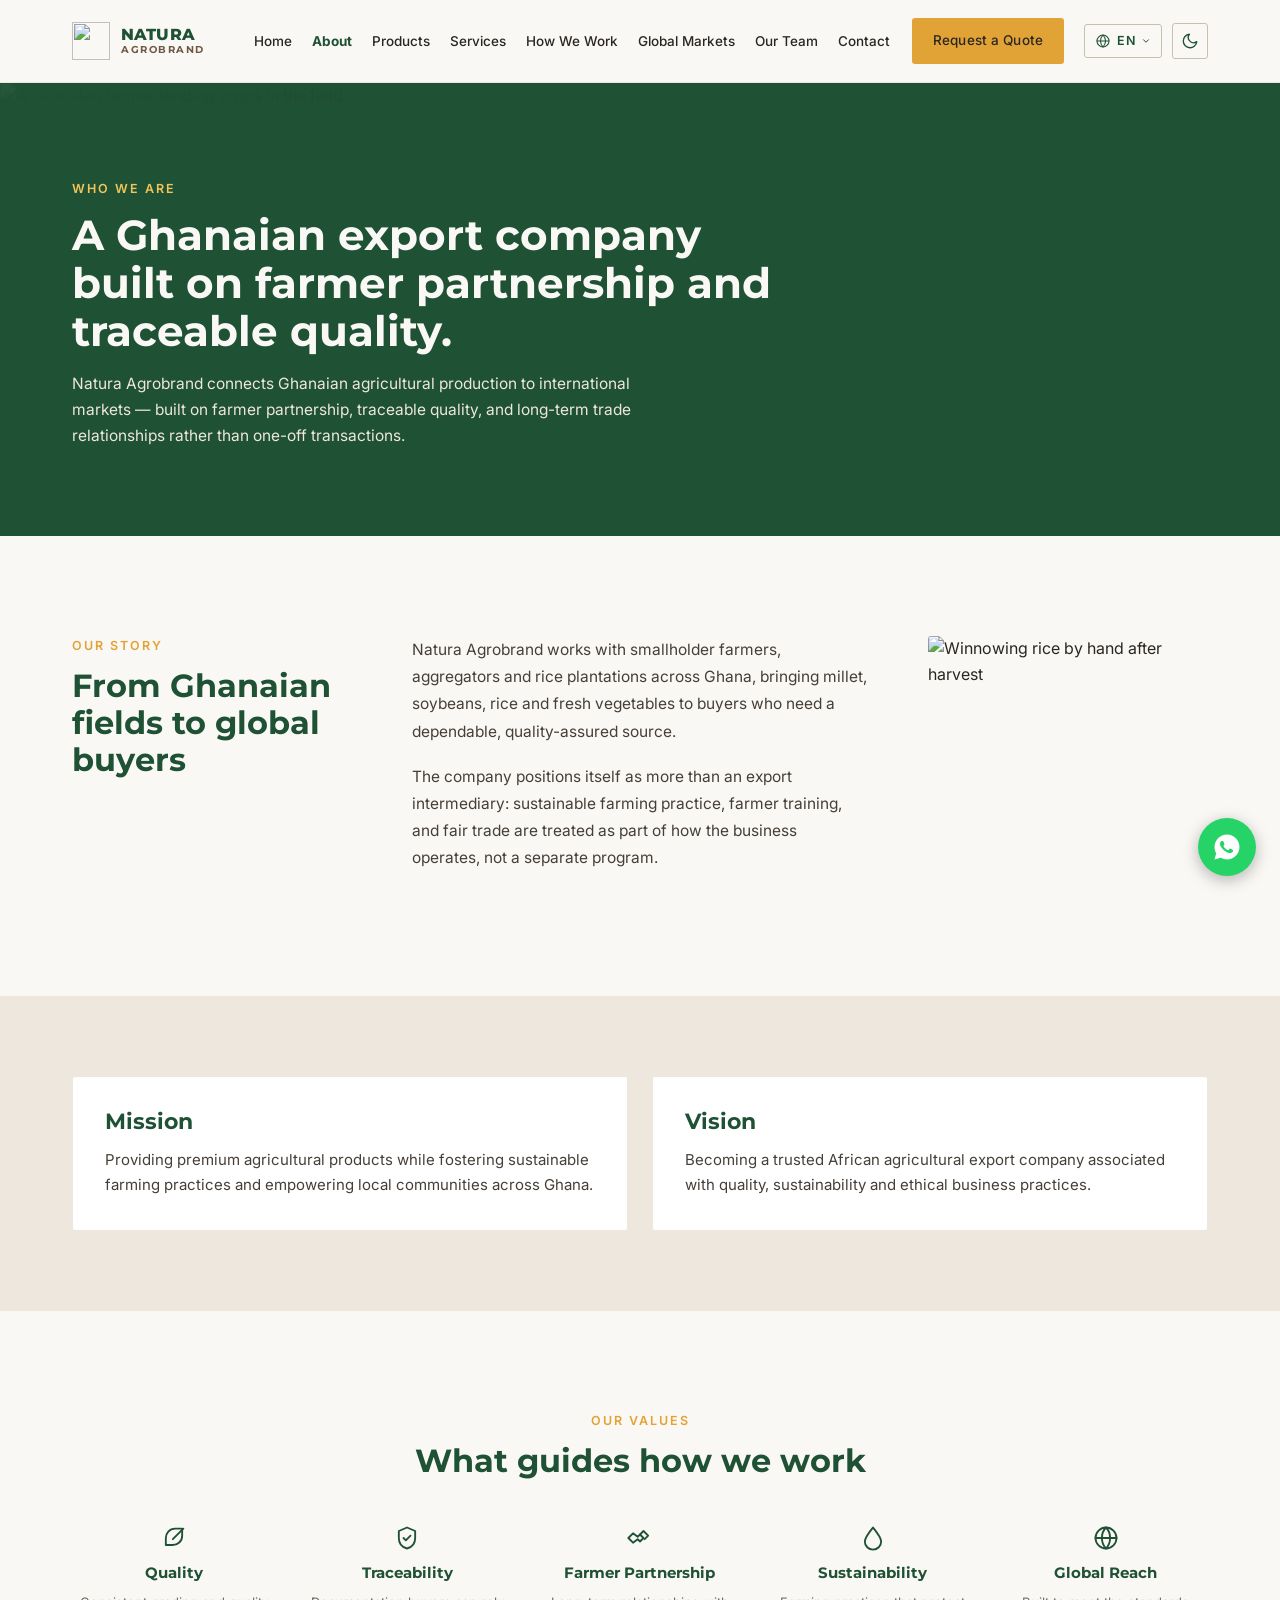
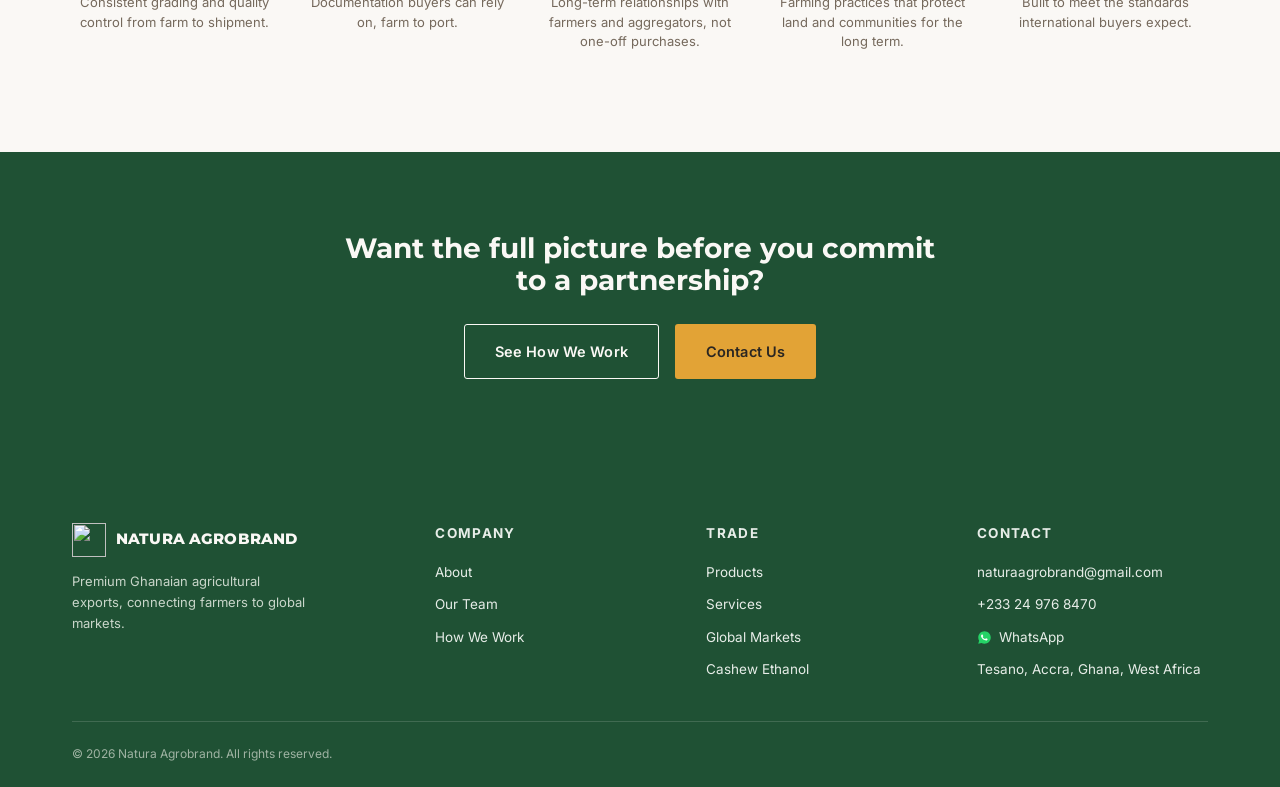
==== commit 903e5e5a: "Add light/dark theme toggle and a new team member - New sun/moon toggle in the header switches betwe" ====
--- a/about.html
+++ b/about.html
@@ -26,6 +26,8 @@
   <link rel="preconnect" href="https://fonts.googleapis.com" />
   <link rel="preconnect" href="https://fonts.gstatic.com" crossorigin />
   <link href="https://fonts.googleapis.com/css2?family=Montserrat:wght@500;700;800&family=Inter:wght@400;500;600&display=swap" rel="stylesheet" />
+  <meta name="theme-color" content="#FAF8F5" />
+  <script>try{if(localStorage.getItem('natura-theme')==='dark')document.documentElement.setAttribute('data-theme','dark')}catch(e){}</script>
   <link rel="stylesheet" href="css/style.css" />
 </head>
 <body>
@@ -52,9 +54,9 @@
       </nav>
       <div class="lang-switch" translate="no">
         <button type="button" class="lang-btn" aria-haspopup="true" aria-expanded="false" aria-controls="lang-menu" aria-label="Change language">
-          <svg width="16" height="16" viewBox="0 0 24 24" fill="none" stroke="#1F5134" stroke-width="1.6" stroke-linecap="round" stroke-linejoin="round" aria-hidden="true"><circle cx="12" cy="12" r="9"/><path d="M3 12h18M12 3c2.5 2.7 3.8 5.7 3.8 9s-1.3 6.3-3.8 9c-2.5-2.7-3.8-5.7-3.8-9S9.5 5.7 12 3z"/></svg>
+          <svg width="16" height="16" viewBox="0 0 24 24" fill="none" stroke="currentColor" stroke-width="1.6" stroke-linecap="round" stroke-linejoin="round" aria-hidden="true"><circle cx="12" cy="12" r="9"/><path d="M3 12h18M12 3c2.5 2.7 3.8 5.7 3.8 9s-1.3 6.3-3.8 9c-2.5-2.7-3.8-5.7-3.8-9S9.5 5.7 12 3z"/></svg>
           <span class="lang-current">EN</span>
-          <svg width="10" height="10" viewBox="0 0 24 24" fill="none" stroke="#1F5134" stroke-width="2.4" stroke-linecap="round" stroke-linejoin="round" aria-hidden="true"><path d="M6 9l6 6 6-6"/></svg>
+          <svg width="10" height="10" viewBox="0 0 24 24" fill="none" stroke="currentColor" stroke-width="2.4" stroke-linecap="round" stroke-linejoin="round" aria-hidden="true"><path d="M6 9l6 6 6-6"/></svg>
         </button>
         <ul id="lang-menu" class="lang-menu" hidden>
           <li><button type="button" data-lang="en" lang="en">English</button></li>
@@ -64,9 +66,13 @@
           <li><button type="button" data-lang="nl" lang="nl">Nederlands</button></li>
         </ul>
       </div>
+      <button type="button" class="theme-toggle" aria-label="Switch to dark mode" title="Switch to dark mode">
+        <svg class="icon-moon" width="18" height="18" viewBox="0 0 24 24" fill="none" stroke="currentColor" stroke-width="1.8" stroke-linecap="round" stroke-linejoin="round" aria-hidden="true"><path d="M21 12.8A9 9 0 1 1 11.2 3a7 7 0 0 0 9.8 9.8z"/></svg>
+        <svg class="icon-sun" width="18" height="18" viewBox="0 0 24 24" fill="none" stroke="currentColor" stroke-width="1.8" stroke-linecap="round" stroke-linejoin="round" aria-hidden="true"><circle cx="12" cy="12" r="4"/><path d="M12 2v2M12 20v2M4.9 4.9l1.4 1.4M17.7 17.7l1.4 1.4M2 12h2M20 12h2M4.9 19.1l1.4-1.4M17.7 6.3l1.4-1.4"/></svg>
+      </button>
       <button type="button" class="menu-toggle" aria-expanded="false" aria-controls="mobile-menu" aria-label="Open menu">
-        <span class="icon-menu"><svg width="22" height="22" viewBox="0 0 24 24" fill="none" stroke="#1F5134" stroke-width="1.6" stroke-linecap="round"><path d="M4 7h16M4 12h16M4 17h16"/></svg></span>
-        <span class="icon-close" hidden><svg width="22" height="22" viewBox="0 0 24 24" fill="none" stroke="#1F5134" stroke-width="1.6" stroke-linecap="round"><path d="M6 6l12 12M18 6L6 18"/></svg></span>
+        <span class="icon-menu"><svg width="22" height="22" viewBox="0 0 24 24" fill="none" stroke="currentColor" stroke-width="1.6" stroke-linecap="round"><path d="M4 7h16M4 12h16M4 17h16"/></svg></span>
+        <span class="icon-close" hidden><svg width="22" height="22" viewBox="0 0 24 24" fill="none" stroke="currentColor" stroke-width="1.6" stroke-linecap="round"><path d="M6 6l12 12M18 6L6 18"/></svg></span>
       </button>
     </div>
     <div id="mobile-menu" class="mobile-menu" hidden>
@@ -129,11 +135,11 @@
           <h2>What guides how we work</h2>
         </div>
         <div class="values-grid">
-          <div class="value-item"><svg width="28" height="28" viewBox="0 0 24 24" fill="none" stroke="#1F5134" stroke-width="1.6" stroke-linecap="round" stroke-linejoin="round"><path d="M5 12c0-4 3-8 8-8h6v6c0 5-4 8-8 8H5v-6z"/><path d="M11 13 20 4"/></svg><h4>Quality</h4><p>Consistent grading and quality control from farm to shipment.</p></div>
-          <div class="value-item"><svg width="28" height="28" viewBox="0 0 24 24" fill="none" stroke="#1F5134" stroke-width="1.6" stroke-linecap="round" stroke-linejoin="round"><path d="M12 3l7 3v6c0 5-3 8-7 9-4-1-7-4-7-9V6l7-3z"/><path d="M9 12l2 2 4-4"/></svg><h4>Traceability</h4><p>Documentation buyers can rely on, farm to port.</p></div>
-          <div class="value-item"><svg width="28" height="28" viewBox="0 0 24 24" fill="none" stroke="#1F5134" stroke-width="1.6" stroke-linecap="round" stroke-linejoin="round"><path d="M2 12l4-4 4 3 2-2 3 3-3 3-2-2-4 3-4-4z"/><path d="M12 9l3-3 4 4-3 3"/></svg><h4>Farmer Partnership</h4><p>Long-term relationships with farmers and aggregators, not one-off purchases.</p></div>
-          <div class="value-item"><svg width="28" height="28" viewBox="0 0 24 24" fill="none" stroke="#1F5134" stroke-width="1.6" stroke-linecap="round" stroke-linejoin="round"><path d="M12 3c4 5 7 8.5 7 12a7 7 0 0 1-14 0c0-3.5 3-7 7-12z"/></svg><h4>Sustainability</h4><p>Farming practices that protect land and communities for the long term.</p></div>
-          <div class="value-item"><svg width="28" height="28" viewBox="0 0 24 24" fill="none" stroke="#1F5134" stroke-width="1.6" stroke-linecap="round" stroke-linejoin="round"><circle cx="12" cy="12" r="9"/><path d="M3 12h18M12 3c2.5 2.5 3.5 5.7 3.5 9s-1 6.5-3.5 9c-2.5-2.5-3.5-5.7-3.5-9s1-6.5 3.5-9z"/></svg><h4>Global Reach</h4><p>Built to meet the standards international buyers expect.</p></div>
+          <div class="value-item"><svg width="28" height="28" viewBox="0 0 24 24" fill="none" stroke="currentColor" stroke-width="1.6" stroke-linecap="round" stroke-linejoin="round"><path d="M5 12c0-4 3-8 8-8h6v6c0 5-4 8-8 8H5v-6z"/><path d="M11 13 20 4"/></svg><h4>Quality</h4><p>Consistent grading and quality control from farm to shipment.</p></div>
+          <div class="value-item"><svg width="28" height="28" viewBox="0 0 24 24" fill="none" stroke="currentColor" stroke-width="1.6" stroke-linecap="round" stroke-linejoin="round"><path d="M12 3l7 3v6c0 5-3 8-7 9-4-1-7-4-7-9V6l7-3z"/><path d="M9 12l2 2 4-4"/></svg><h4>Traceability</h4><p>Documentation buyers can rely on, farm to port.</p></div>
+          <div class="value-item"><svg width="28" height="28" viewBox="0 0 24 24" fill="none" stroke="currentColor" stroke-width="1.6" stroke-linecap="round" stroke-linejoin="round"><path d="M2 12l4-4 4 3 2-2 3 3-3 3-2-2-4 3-4-4z"/><path d="M12 9l3-3 4 4-3 3"/></svg><h4>Farmer Partnership</h4><p>Long-term relationships with farmers and aggregators, not one-off purchases.</p></div>
+          <div class="value-item"><svg width="28" height="28" viewBox="0 0 24 24" fill="none" stroke="currentColor" stroke-width="1.6" stroke-linecap="round" stroke-linejoin="round"><path d="M12 3c4 5 7 8.5 7 12a7 7 0 0 1-14 0c0-3.5 3-7 7-12z"/></svg><h4>Sustainability</h4><p>Farming practices that protect land and communities for the long term.</p></div>
+          <div class="value-item"><svg width="28" height="28" viewBox="0 0 24 24" fill="none" stroke="currentColor" stroke-width="1.6" stroke-linecap="round" stroke-linejoin="round"><circle cx="12" cy="12" r="9"/><path d="M3 12h18M12 3c2.5 2.5 3.5 5.7 3.5 9s-1 6.5-3.5 9c-2.5-2.5-3.5-5.7-3.5-9s1-6.5 3.5-9z"/></svg><h4>Global Reach</h4><p>Built to meet the standards international buyers expect.</p></div>
         </div>
       </div>
     </section>
--- a/css/style.css
+++ b/css/style.css
@@ -3,19 +3,32 @@
    Palette reverse-engineered from the verified old-site CSS — kept exactly.
    ========================================================================== */
 :root {
+  /* Fixed brand palette: identical in both themes (forest bands, text on them, gold accents). */
   --color-forest: #1F5134;
   --color-forest-light: #3A7854;
   --color-gold: #E2A336;
   --color-gold-light: #F2C45A;
-  --color-earth: #705943;
   --color-cream: #FAF8F5;
   --color-sand: #EDE7DE;
+  --color-error: #b3452f;
+  --ink: #2A2622; /* dark text on gold buttons/badges in both themes */
+
+  /* Theme tokens: light values here, dark overrides in :root[data-theme='dark'] below. */
+  --bg: #FAF8F5;
+  --surface: #FFFFFF;
+  --surface-alt: #EDE7DE;
+  --link: #1F5134; /* forest used as text, border, focus ring and icon colour */
+  --cta-bg: #2A2622;
+  --shadow: rgba(42, 38, 34, 0.14);
+  --shadow-inset: rgba(42, 38, 34, 0.16);
+  --focus-ring: rgba(31, 81, 52, 0.12);
+  --color-earth: #705943;
   --color-text: #2A2622;
   --color-text-muted: #75695c;
   --color-body-copy: #463f38;
   --color-border: #EDE7DE;
-  --color-error: #b3452f;
   --color-placeholder-border: #c9bfae;
+  color-scheme: light;
 
   --font-heading: 'Montserrat', sans-serif;
   --font-body: 'Inter', sans-serif;
@@ -30,15 +43,33 @@
   --container-max: 1200px;
 }
 
+/* Dark theme: deep forest green. Toggled by the header button (js/main.js) via data-theme on <html>. */
+:root[data-theme='dark'] {
+  --bg: #12201A;
+  --surface: #1A2B22;
+  --surface-alt: #16241D;
+  --link: #3DA067;
+  --cta-bg: #0B130F;
+  --shadow: rgba(0, 0, 0, 0.45);
+  --shadow-inset: rgba(0, 0, 0, 0.35);
+  --focus-ring: rgba(61, 160, 103, 0.25);
+  --color-earth: #A6886B;
+  --color-text: #EDE7DE;
+  --color-text-muted: #9E9080;
+  --color-body-copy: #D3CBBF;
+  --color-border: #2A3D33;
+  --color-placeholder-border: #3A4F44;
+  color-scheme: dark;
+}
+
 /* ==========================================================================
    Reset & base
    ========================================================================== */
 *, *::before, *::after { box-sizing: border-box; }
-html { color-scheme: light; }
 
 body {
   margin: 0;
-  background: var(--color-cream);
+  background: var(--bg);
   color: var(--color-text);
   font-family: var(--font-body);
   font-size: 16px;
@@ -48,19 +79,21 @@
 
 h1, h2, h3, h4, h5, h6 {
   font-family: var(--font-heading);
-  color: var(--color-forest);
+  color: var(--link);
   margin: 0;
   line-height: 1.15;
 }
 
 p { margin: 0; }
 img { max-width: 100%; display: block; }
-a { color: var(--color-forest); text-decoration: none; }
+/* Inline icons drawn in the theme's accent colour (forest in light, lighter green in dark). */
+svg[stroke='currentColor'] { color: var(--link); }
+a { color: var(--link); text-decoration: none; }
 a:hover { color: var(--color-gold); }
 
 a:focus-visible, button:focus-visible, .btn:focus-visible,
 input:focus-visible, select:focus-visible, textarea:focus-visible {
-  outline: 2px solid var(--color-forest);
+  outline: 2px solid var(--link);
   outline-offset: 2px;
 }
 
@@ -84,7 +117,7 @@
 .wrap { max-width: var(--container-max); margin: 0 auto; padding: 0 var(--space-6); }
 .section { padding: 100px 0; }
 .section-tight { padding: 80px 0; }
-.section-sand { background: var(--color-sand); }
+.section-sand { background: var(--surface-alt); }
 .section-forest { background: var(--color-forest); }
 .section-forest h1, .section-forest h2, .section-forest h3, .section-forest h4 { color: var(--color-cream); }
 
@@ -106,12 +139,12 @@
 
 .status-badge {
   display: inline-flex; align-items: center; gap: 8px;
-  background: var(--color-gold); color: var(--color-text);
+  background: var(--color-gold); color: var(--ink);
   font-family: var(--font-body); font-weight: 700; font-size: 12.5px;
   letter-spacing: 0.06em; text-transform: uppercase;
   padding: 8px 16px; border-radius: 3px;
 }
-.status-badge-dot { width: 7px; height: 7px; border-radius: 50%; background: var(--color-text); flex-shrink: 0; }
+.status-badge-dot { width: 7px; height: 7px; border-radius: 50%; background: var(--ink); flex-shrink: 0; }
 .status-badge-hero { margin-top: 20px; }
 .grid-3-spaced { margin-top: 44px; }
 .cap { font-size: 13px; color: var(--color-text-muted); line-height: 1.6; }
@@ -133,38 +166,40 @@
 }
 .btn-primary { background: var(--color-forest); color: var(--color-cream); }
 .btn-primary:hover { background: var(--color-forest-light); color: var(--color-cream); }
-.btn-gold { background: var(--color-gold); color: var(--color-text); }
-.btn-gold:hover { background: var(--color-gold-light); color: var(--color-text); }
-.btn-outline-dark { border-color: var(--color-forest); color: var(--color-forest); background: transparent; }
-.btn-outline-dark:hover { background: var(--color-forest); color: var(--color-cream); }
+.btn-gold { background: var(--color-gold); color: var(--ink); }
+.btn-gold:hover { background: var(--color-gold-light); color: var(--ink); }
+.btn-outline-dark { border-color: var(--link); color: var(--link); background: transparent; }
+.btn-outline-dark:hover { background: var(--color-forest); border-color: var(--color-forest); color: var(--color-cream); }
 .btn-outline-light { border-color: var(--color-cream); color: var(--color-cream); background: transparent; }
 .btn-outline-light:hover { background: var(--color-cream); color: var(--color-forest); }
-.btn-ghost { padding: 4px 0; color: var(--color-forest); text-decoration: underline; text-decoration-color: var(--color-gold); text-underline-offset: 4px; font-weight: 600; font-size: 13.5px; }
+.btn-ghost { padding: 4px 0; color: var(--link); text-decoration: underline; text-decoration-color: var(--color-gold); text-underline-offset: 4px; font-weight: 600; font-size: 13.5px; }
 .btn-ghost:hover { color: var(--color-gold); }
 
 /* ==========================================================================
    Cards
    ========================================================================== */
-.card { background: #FFFFFF; border: 1px solid var(--color-border); border-radius: var(--radius); }
+.card { background: var(--surface); border: 1px solid var(--color-border); border-radius: var(--radius); }
 
 /* ==========================================================================
    Nav
    ========================================================================== */
-.site-nav { position: relative; z-index: 100; background: var(--color-cream); border-bottom: 1px solid var(--color-border); }
+.site-nav { position: relative; z-index: 100; background: var(--bg); border-bottom: 1px solid var(--color-border); }
 .nav-inner { display: flex; align-items: center; justify-content: space-between; padding: 18px var(--space-6); }
 .brand { display: flex; align-items: center; gap: 11px; }
-.brand:hover { color: var(--color-forest); }
+.brand:hover { color: var(--link); }
 .brand img { width: 38px; height: 38px; object-fit: contain; }
 .brand-text { display: flex; flex-direction: column; line-height: 1.15; }
-.brand-name { font-family: var(--font-heading); font-weight: 800; font-size: 16px; color: var(--color-forest); letter-spacing: 0.01em; }
+.brand-name { font-family: var(--font-heading); font-weight: 800; font-size: 16px; color: var(--link); letter-spacing: 0.01em; }
 .brand-sub { font-family: var(--font-heading); font-weight: 700; font-size: 9.5px; letter-spacing: 0.16em; color: var(--color-earth); }
 
 .desktop-nav { display: flex; align-items: center; gap: 22px; margin-left: auto; }
 .desktop-nav ul { list-style: none; display: flex; gap: 20px; margin: 0; padding: 0; }
 .desktop-nav a { font-size: 13.5px; font-weight: 500; color: var(--color-text); }
-.desktop-nav a:hover { color: var(--color-forest); }
-.desktop-nav a[aria-current='page'] { color: var(--color-forest); font-weight: 700; }
+.desktop-nav a:hover { color: var(--link); }
+.desktop-nav a[aria-current='page'] { color: var(--link); font-weight: 700; }
 .nav-cta { padding: 11px 20px; font-size: 12.5px; }
+.desktop-nav .nav-cta { color: var(--ink); }
+.desktop-nav .nav-cta:hover { color: var(--color-forest); }
 
 .menu-toggle { display: none; background: none; border: none; padding: 6px; cursor: pointer; }
 .mobile-menu { background: var(--color-forest); padding: var(--space-5); }
@@ -173,33 +208,51 @@
 .mobile-menu a[aria-current='page'] { color: var(--color-gold-light); font-weight: 700; }
 .mobile-cta { width: 100%; }
 
-@media (max-width: 1120px) {
+@media (max-width: 1180px) {
   .desktop-nav { display: none; }
   .menu-toggle { display: flex; }
 }
 
 /* Language switcher (drives the Google Translate widget, see js/main.js) */
 .lang-switch { position: relative; margin-left: 20px; }
-@media (max-width: 1120px) { .lang-switch { margin-left: auto; margin-right: 8px; } }
+@media (max-width: 1180px) { .lang-switch { margin-left: auto; margin-right: 8px; } }
 .lang-btn {
   display: inline-flex; align-items: center; gap: 6px;
   background: transparent; border: 1px solid var(--color-placeholder-border); border-radius: var(--radius);
   padding: 8px 10px; cursor: pointer;
-  font-family: var(--font-body); font-size: 12.5px; font-weight: 600; letter-spacing: 0.04em; color: var(--color-forest);
-}
-.lang-btn:hover, .lang-btn[aria-expanded='true'] { border-color: var(--color-forest); }
+  font-family: var(--font-body); font-size: 12.5px; font-weight: 600; letter-spacing: 0.04em; color: var(--link);
+}
+.lang-btn:hover, .lang-btn[aria-expanded='true'] { border-color: var(--link); }
 .lang-menu {
   list-style: none; margin: 0; padding: 6px 0;
   position: absolute; right: 0; top: calc(100% + 6px); z-index: 1; min-width: 150px;
-  background: #FFFFFF; border: 1px solid var(--color-border); border-radius: var(--radius);
-  box-shadow: 0 8px 24px rgba(42, 38, 34, 0.14);
+  background: var(--surface); border: 1px solid var(--color-border); border-radius: var(--radius);
+  box-shadow: 0 8px 24px var(--shadow);
 }
 .lang-menu button {
   display: block; width: 100%; text-align: left; background: none; border: none; cursor: pointer;
   padding: 9px 16px; font-family: var(--font-body); font-size: 13.5px; color: var(--color-text);
 }
-.lang-menu button:hover { background: var(--color-sand); }
-.lang-menu button[aria-current='true'] { color: var(--color-forest); font-weight: 700; }
+.lang-menu button:hover { background: var(--surface-alt); }
+.lang-menu button[aria-current='true'] { color: var(--link); font-weight: 700; }
+
+/* Light/dark toggle (see js/main.js). Moon shows in light mode, sun in dark mode. */
+.theme-toggle {
+  display: inline-flex; align-items: center; justify-content: center;
+  width: 36px; height: 36px; margin-left: 10px; padding: 0;
+  background: transparent; border: 1px solid var(--color-placeholder-border); border-radius: var(--radius);
+  color: var(--link); cursor: pointer;
+}
+.theme-toggle:hover { border-color: var(--link); }
+.theme-toggle .icon-sun { display: none; }
+:root[data-theme='dark'] .theme-toggle .icon-moon { display: none; }
+:root[data-theme='dark'] .theme-toggle .icon-sun { display: block; }
+@media (max-width: 1180px) { .theme-toggle { margin-left: 0; margin-right: 4px; } }
+@media (max-width: 480px) { .nav-inner { padding-left: 16px; padding-right: 16px; } }
+
+/* Dark-theme refinements */
+:root[data-theme='dark'] .site-nav .brand img { border-radius: 6px; }
+:root[data-theme='dark'] .site-footer { border-top: 1px solid rgba(250, 248, 245, 0.08); }
 
 /* Hide Google Translate's own banner/tooltip so only our switcher shows */
 body { top: 0 !important; }
@@ -261,10 +314,10 @@
 .field-label { display: block; font-size: 13px; font-weight: 600; color: var(--color-text); margin-bottom: 8px; }
 .field-input, .field-select, .field-textarea {
   width: 100%; font-family: var(--font-body); font-size: 14.5px; color: var(--color-text);
-  background: #FFFFFF; border: 1.5px solid var(--color-border); border-radius: var(--radius); padding: 13px 14px;
+  background: var(--surface); border: 1.5px solid var(--color-border); border-radius: var(--radius); padding: 13px 14px;
 }
 .field-input:focus, .field-select:focus, .field-textarea:focus {
-  outline: none; border-color: var(--color-forest); box-shadow: 0 0 0 3px rgba(31,81,52,0.12);
+  outline: none; border-color: var(--link); box-shadow: 0 0 0 3px var(--focus-ring);
 }
 .field-textarea { resize: vertical; min-height: 120px; }
 
@@ -291,13 +344,12 @@
 .grid-4 { display: grid; grid-template-columns: repeat(4, 1fr); gap: 24px; }
 .products-grid-5 { grid-template-columns: repeat(5, 1fr); }
 .grid-5 { display: grid; grid-template-columns: repeat(5, 1fr); gap: 28px; }
-.team-preview-grid { display: grid; grid-template-columns: repeat(5, 1fr); gap: 20px; }
-@media (max-width: 900px) { .team-preview-grid { grid-template-columns: repeat(3, 1fr); } }
+.team-preview-grid { display: grid; grid-template-columns: repeat(3, 1fr); gap: 20px; }
 @media (max-width: 560px) { .team-preview-grid { grid-template-columns: repeat(2, 1fr); } }
 @media (max-width: 400px) { .team-preview-grid { grid-template-columns: 1fr; } }
 
 /* product card */
-.product-card { background: #FFFFFF; border: 1px solid var(--color-border); border-radius: var(--radius); display: flex; flex-direction: column; overflow: hidden; }
+.product-card { background: var(--surface); border: 1px solid var(--color-border); border-radius: var(--radius); display: flex; flex-direction: column; overflow: hidden; }
 .product-card img.product-photo { width: 100%; height: 170px; object-fit: cover; }
 .product-body { padding: 20px; display: flex; flex-direction: column; gap: 8px; align-items: flex-start; }
 .product-body h3 { font-size: 17px; }
@@ -313,13 +365,17 @@
 .chain-line { position: absolute; top: 28px; left: 60px; right: 60px; height: 1.5px; background: var(--color-placeholder-border); }
 .why-section .chain-line { background: rgba(250, 248, 245, 0.4); }
 .chain-step { display: flex; flex-direction: column; align-items: center; gap: 14px; width: 150px; position: relative; }
-.chain-icon { width: 56px; height: 56px; border-radius: 50%; background: var(--color-cream); border: 1.5px solid var(--color-forest); display: flex; align-items: center; justify-content: center; }
+.chain-icon { width: 56px; height: 56px; border-radius: 50%; background: var(--bg); border: 1.5px solid var(--link); display: flex; align-items: center; justify-content: center; }
 .chain-icon.last { background: var(--color-forest); border-color: var(--color-forest); }
+/* Inside the (always forest) "why" band the icon circles stay cream with forest strokes in both themes. */
+.why-section .chain-icon { background: var(--color-cream); border-color: var(--color-forest); }
+.why-section .chain-icon.last { background: var(--color-forest); }
+.why-section .chain-icon svg { color: var(--color-forest); }
 .chain-label { font-size: 13.5px; font-weight: 700; text-align: center; }
 .why-section .chain-label { color: var(--color-cream); }
 
-.markets-grid { display: grid; grid-template-columns: repeat(3, 1fr); gap: 1px; background: var(--color-sand); margin-top: 44px; border: 1px solid var(--color-sand); }
-.market-col { background: var(--color-cream); padding: 36px; }
+.markets-grid { display: grid; grid-template-columns: repeat(3, 1fr); gap: 1px; background: var(--surface-alt); margin-top: 44px; border: 1px solid var(--surface-alt); }
+.market-col { background: var(--bg); padding: 36px; }
 .market-col h4 { font-size: 15px; letter-spacing: 0.06em; text-transform: uppercase; color: var(--color-earth); }
 .chips { display: flex; flex-wrap: wrap; gap: 8px; margin-top: 18px; }
 .chip { display: inline-flex; align-items: center; gap: 7px; font-size: 13px; color: var(--color-text-muted); border: 1px solid var(--color-border); padding: 6px 12px; border-radius: 2px; }
@@ -336,11 +392,11 @@
 
 .stats-grid { display: flex; flex-wrap: wrap; justify-content: center; gap: 24px; margin-top: 44px; text-align: center; }
 .stat-block { flex: 1 1 200px; max-width: 240px; padding: 28px 16px; }
-.stat-value { font-family: var(--font-heading); font-weight: 800; font-size: 30px; color: var(--color-forest); }
+.stat-value { font-family: var(--font-heading); font-weight: 800; font-size: 30px; color: var(--link); }
 .stat-desc { font-size: 13px; color: var(--color-text-muted); line-height: 1.6; margin-top: 8px; }
 .impact-note { text-align: center; margin-top: 20px; }
 
-.final-cta { position: relative; padding: 96px 0; background: #2A2622; overflow: hidden; }
+.final-cta { position: relative; padding: 96px 0; background: var(--cta-bg); overflow: hidden; }
 .final-cta-img { position: absolute; inset: 0; width: 100%; height: 100%; object-fit: cover; opacity: .22; }
 .final-cta-content { position: relative; text-align: center; max-width: 640px; margin: 0 auto; }
 .final-cta-content h2 { font-size: 34px; color: var(--color-cream); line-height: 1.25; }
@@ -348,11 +404,11 @@
 .final-cta-content .btn { margin-top: 22px; }
 
 /* team card */
-.team-card { background: #FFFFFF; border: 1px solid var(--color-border); border-radius: var(--radius); overflow: hidden; }
+.team-card { background: var(--surface); border: 1px solid var(--color-border); border-radius: var(--radius); overflow: hidden; }
 .team-card img {
   width: 100%; height: 220px; object-fit: cover; object-position: top;
   filter: sepia(7%) saturate(1.05) contrast(1.03);
-  box-shadow: inset 0 0 44px rgba(42, 38, 34, 0.16);
+  box-shadow: inset 0 0 44px var(--shadow-inset);
 }
 /* David's source photo is already a tight face-fill crop with no extra
    headroom to crop into — contain (not cover) keeps his face at a scale
@@ -398,7 +454,7 @@
 .story-copy { display: flex; flex-direction: column; gap: 18px; }
 .story-copy p { font-size: 15.5px; line-height: 1.75; color: var(--color-body-copy); }
 .mv-grid { display: grid; grid-template-columns: 1fr 1fr; gap: 24px; }
-.mv-card { background: #FFFFFF; border: 1px solid var(--color-border); border-radius: var(--radius); padding: 32px; }
+.mv-card { background: var(--surface); border: 1px solid var(--color-border); border-radius: var(--radius); padding: 32px; }
 .mv-card h3 { font-size: 22px; }
 .mv-card p { font-size: 15px; line-height: 1.65; color: var(--color-body-copy); margin-top: 14px; }
 .values-grid { display: grid; grid-template-columns: repeat(5, 1fr); gap: 28px; margin-top: 44px; }
@@ -435,7 +491,7 @@
 .service-row { display: grid; grid-template-columns: 72px 1fr; gap: 28px; padding: 40px 0; border-bottom: 1px solid var(--color-border); }
 .service-row:first-child { padding-top: 0; }
 .service-row:last-child { border-bottom: none; }
-.service-icon { width: 56px; height: 56px; border-radius: 50%; background: var(--color-sand); display: flex; align-items: center; justify-content: center; }
+.service-icon { width: 56px; height: 56px; border-radius: 50%; background: var(--surface-alt); display: flex; align-items: center; justify-content: center; }
 .service-content h2 { font-size: 22px; }
 .service-desc { font-size: 15px; line-height: 1.7; color: var(--color-body-copy); margin-top: 12px; max-width: 640px; }
 .service-who { font-size: 13.5px; color: var(--color-text-muted); margin-top: 12px; }
@@ -447,8 +503,8 @@
 .steps { display: flex; flex-direction: column; }
 .step { display: grid; grid-template-columns: 64px 1fr; gap: 28px; }
 .step-marker { display: flex; flex-direction: column; align-items: center; }
-.step-icon { width: 56px; height: 56px; border-radius: 50%; flex-shrink: 0; background: var(--color-cream); border: 1.5px solid var(--color-forest); display: flex; align-items: center; justify-content: center; }
-.step-icon.last { background: var(--color-forest); }
+.step-icon { width: 56px; height: 56px; border-radius: 50%; flex-shrink: 0; background: var(--bg); border: 1.5px solid var(--link); display: flex; align-items: center; justify-content: center; }
+.step-icon.last { background: var(--color-forest); border-color: var(--color-forest); }
 .step-line { width: 1.5px; flex: 1; background: var(--color-placeholder-border); margin: 8px 0; min-height: 40px; }
 .step-body { padding-bottom: 44px; }
 .step-body h2 { font-size: 22px; margin-top: 6px; }
@@ -462,7 +518,7 @@
    Global Markets page
    ========================================================================== */
 .regions { display: grid; grid-template-columns: repeat(3, 1fr); gap: 24px; }
-.region-card { background: #FFFFFF; border: 1px solid var(--color-border); border-radius: var(--radius); padding: 32px; }
+.region-card { background: var(--surface); border: 1px solid var(--color-border); border-radius: var(--radius); padding: 32px; }
 .region-card h2 { font-size: 20px; letter-spacing: 0.02em; }
 .region-card ul { list-style: none; margin: 20px 0 0; padding: 0; display: flex; flex-direction: column; gap: 10px; }
 .region-card li { font-size: 14.5px; color: var(--color-body-copy); padding-left: 16px; position: relative; }
